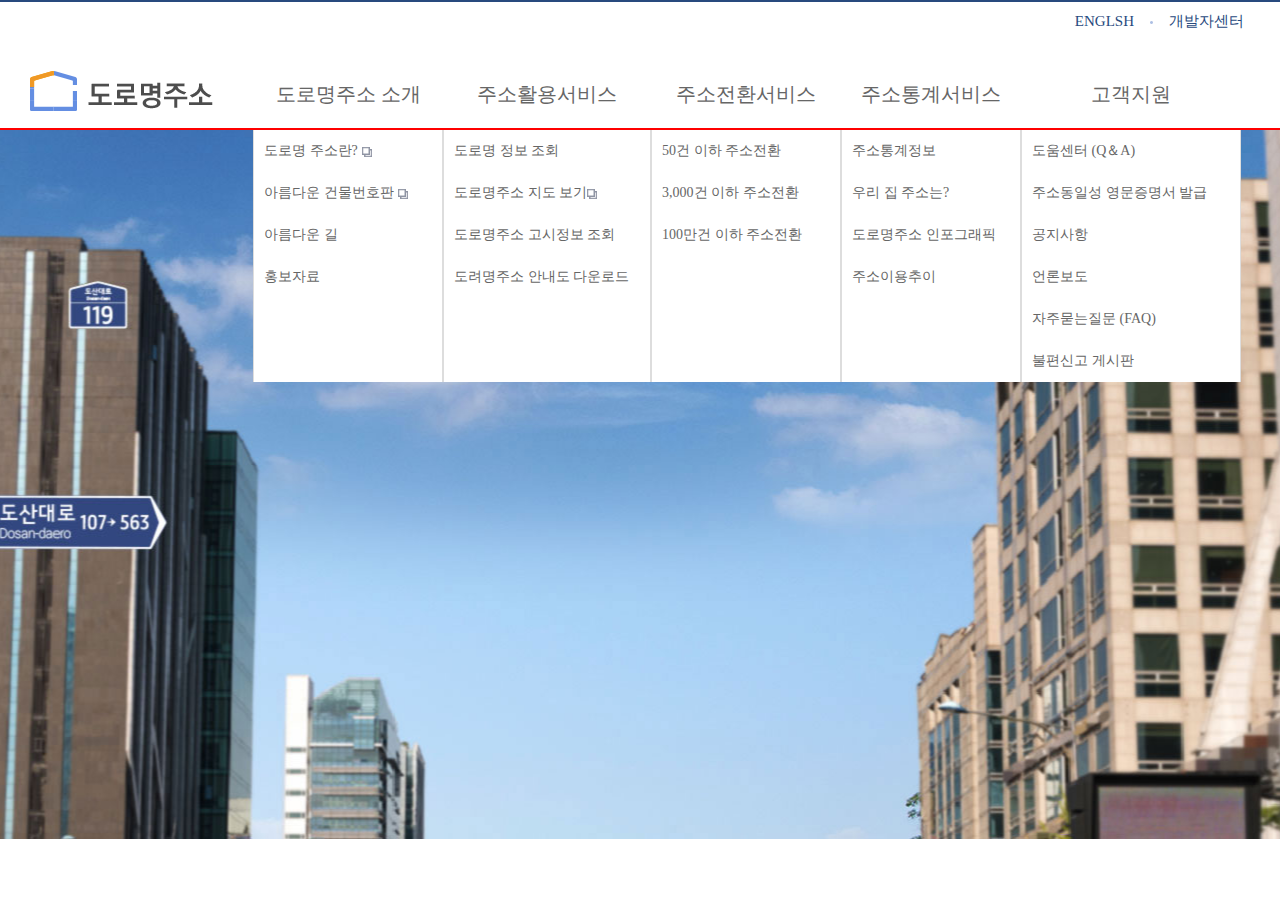
==== 풀이/index02.html @ 56314614 "0630_jusoGoKr" ====
<!DOCTYPE html>
<html lang="ko">

<head>
    <meta charset="UTF-8">
    <title>도로명주소_메인페이지(풀이)</title>
    <link rel="stylesheet" href="style/style02.css">
    <script src="script/jquery-3.6.0.min.js"></script>
    <script src="script/script.js"></script>

</head>

<body>
    <div id="wrap">

        <div id="headerFrame">
            <header id="header" class="flexContainer">
                <div id="headerlogo">
                    <a href="#">&nbsp;
                    </a>
                </div> <!-- div#headerlogo -->

                <div id="headerMenuArea">
                    <nav id="headerLnb">
                        <span>ENGLSH</span>
                        <span><img src="images/linkBullet.gif" alt="불릿이미지"></span>
                        <span>개발자센터</span>
                    </nav> <!-- nav#headerLnb-->

                    <nav id="gnb">
                        <ul id="mainMenu" class="flexContainer">
                            <li class="mainLi">
                                <a href="#">도로명주소 소개</a>
                                <ul class="subMenu">
                                    <li class="subLi"><a href="#">도로명 주소란?</a>
                                        <a href="#"><img src="images/icon_doulewindow.gif" alt="첨부파일이미지" width="10"></a>
                                    </li>
                                    <li class="subLi"><a href="#">아름다운 건물번호판</a>
                                        <a href="#"><img src="images/icon_doulewindow.gif" alt="첨부파일이미지" width="10"></a>
                                    </li>
                                    <li class="subLi"><a href="#">아름다운 길</a></li>
                                    <li class="subLi"><a href="#">홍보자료</a></li>
                                    <li class="subLi"><a href="#"></a></li>
                                    <li class="subLi"><a href="#"></a></li>
                                </ul>
                            </li>

                            <li class="mainLi">
                                <a href="#">주소활용서비스</a>
                                <ul class="subMenu">
                                    <li class="subLi"><a href="#">도로명 정보 조회</a></li>
                                    <li class="subLi"><a href="#">도로명주소 지도 보기</a><a href="#"><img src="images/icon_doulewindow.gif" alt="첨부파일이미지" width="10"></a></li>
                                    <li class="subLi"><a href="#">도로명주소 고시정보 조회</a></li>
                                    <li class="subLi"><a href="#">도려명주소 안내도 다운로드</a></li>
                                    <li class="subLi"><a href="#"></a></li>
                                    <li class="subLi"><a href="#"></a></li>
                                </ul>
                            </li>

                            <li class="mainLi">
                                <a href="#">주소전환서비스</a>
                                <ul class="subMenu">
                                    <li class="subLi"><a href="#">50건 이하 주소전환</a></li>
                                    <li class="subLi"><a href="#">3,000건 이하 주소전환</a></li>
                                    <li class="subLi"><a href="#">100만건 이하 주소전환</a></li>
                                    <li class="subLi"><a href="#"></a></li>
                                    <li class="subLi"><a href="#"></a></li>
                                    <li class="subLi"><a href="#"></a></li>
                                </ul>
                            </li>

                            <li class="mainLi">
                                <a href="#">주소통계서비스</a>
                                <ul class="subMenu">
                                    <li class="subLi"><a href="#">주소통계정보</a></li>
                                    <li class="subLi"><a href="#">우리 집 주소는?</a></li>
                                    <li class="subLi"><a href="#">도로명주소 인포그래픽</a></li>
                                    <li class="subLi"><a href="#">주소이용추이</a></li>
                                    <li class="subLi"><a href="#"></a></li>
                                    <li class="subLi"><a href="#"></a></li>
                                </ul>
                            </li>

                            <li class="mainLi">
                                <a href="#">고객지원</a>
                                <ul class="subMenu">
                                    <li class="subLi"><a href="#">도움센터 (Q＆A)</a></li>
                                    <li class="subLi"><a href="#">주소동일성 영문증명서 발급</a></li>
                                    <li class="subLi"><a href="#">공지사항</a></li>
                                    <li class="subLi"><a href="#">언론보도</a></li>
                                    <li class="subLi"><a href="#">자주묻는질문 (FAQ)</a></li>
                                    <li class="subLi"><a href="#">불편신고 게시판</a></li>
                                </ul>
                            </li>
                        </ul>
                    </nav> <!-- nav#gnb-->
                </div> <!-- div#headerMenuArea -->
            </header>
            <!--header#header-->
            <div id="gnbBGFrame">
                <div id="gnbBG"></div>
            </div><!-- </div> -->

        </div>
        <!--div#headerFrame-->
        <div id="searchArea">
            <div id="searchBG"></div> <!-- searchBG -->
        </div> <!-- div#searchArea -->
    </div> <!-- div#wrap -->

</body>

</html>
---- 풀이/style/style02.css ----
@charset "UTF-8";
@import url("style_reset.css");

/* div#headerFrame */

div#headerFrame{
    border-top: 2px solid #284a7e;
}

#headerFrame header#header{
    width: 1220px;
    height: 126px;
    margin: 0 auto;

    align-items: flex-end;
    /*border: 1px solid #aaa;*/
    /*padding-bottom: 30px;*/
}

#headerFrame #headerlogo a{
    /*border: 1px solid #000;*/
    width: 183px;
    height: 40px;
    margin-bottom: 17px;
    display: inline-block;
    background-image: url(../images/logo.gif);

    color: #888;
}

div#headerMenuArea{
    /*border: 1px solid #08f;*/
    -webkit-flex: 1px;
    -moz-flex: 1px;
    -ms-flex: 1px;
    -o-flex: 1px;
    flex: 1px;
}

#headerFrame #nav{
    height: 50px;

    justify-content: flex-end;
    align-items: flex-end;
    /*border: 1px solid #880;*/
}

#headerFrame nav#headerLnb{
    text-align: right;
    padding-bottom: 30px;
    /*border: 1px solid #000;*/
}

#headerFrame nav#headerLnb span{
    /*border: 1px solid #f88;*/
    color: #284a7e;
    font-size: 15px;
    margin: 0 6px;
}

#headerFrame nav#headerLnb span:not(:nth-child(2)){
    cursor: pointer;
}

/* nav#gnb */

#headerFrame nav#gnb{
    padding-left: 40px;
    /*border: 1px solid #000;*/
}

#headerFrame nav#gnb ul#mainMenu{
    align-items: flex-end;
    height: 100%;
    /*border: 1px solid #f00;*/

    position: relative;
}

#headerFrame nav#gnb ul#mainMenu>li{
    padding: 20px 0;
}

#headerFrame nav#gnb ul#mainMenu>li:first-child,
#headerFrame nav#gnb ul#mainMenu>li:first-child>ul{
    width: 190px;
}

#headerFrame nav#gnb ul#mainMenu>li:nth-child(2),
#headerFrame nav#gnb ul#mainMenu>li:nth-child(2)>ul{
    width: 208px;
}

#headerFrame nav#gnb ul#mainMenu>li:nth-child(3),
#headerFrame nav#gnb ul#mainMenu>li:nth-child(3)>ul{
    width: 190px;
}

#headerFrame nav#gnb ul#mainMenu>li:nth-child(4),
#headerFrame nav#gnb ul#mainMenu>li:nth-child(4)>ul{
    width: 180px;
}

#headerFrame nav#gnb ul#mainMenu>li:nth-child(5),
#headerFrame nav#gnb ul#mainMenu>li:nth-child(5)>ul{
    width: 220px;
}

#headerFrame nav#gnb ul.subMenu{
    border-right: 1px solid #ddd;
    border-left: 1px solid #ddd;

    background-color: #fff;
    position: absolute;
    top: 69px;
    z-index: 10;
}


#headerFrame nav#gnb ul.subMenu img{
    position: relative;
    left: -20px;
}


#headerFrame nav#gnb li.mainLi>a{
    width: 100%;
    font-size: 20px;
    text-align: center;
    display: inline-block;
    /*border: 1px solid #000;*/
}

#headerFrame nav#gnb li.subLi>a{
    line-height: 42px;
    font-size: 14px;
    padding: 0 10px;

    /*border: 1px solid #000;*/
}

#headerFrame nav#gnb li.subLi:hover{
    background-color: #f56254;
    color: #fff;
}

/* nav#gnb */

/* div#headerFrame */

/* div#gnbBG */

#headerFrame div#gnbBGFrame{
    width: 100%;
    height: 255px;

    border: 1px solid #ddd;

    background-color: #fff;
    position: absolute;
    display: none;
}

#headerFrame #gnbBG{
    width: 100%;
    height: 192px;
}

/* div#gnbBG */


/* div#searchArea*/

div#searchArea{
    width: 100%;
    height: 712px;
    background: url(../images/visua_a.jpg);
    background-repeat: no-repeat;
    background-position: 50% 50%;
}

div#searchArea div#searchBG{
    border: 1px solid #f00;
    margin: 0 auto;
}
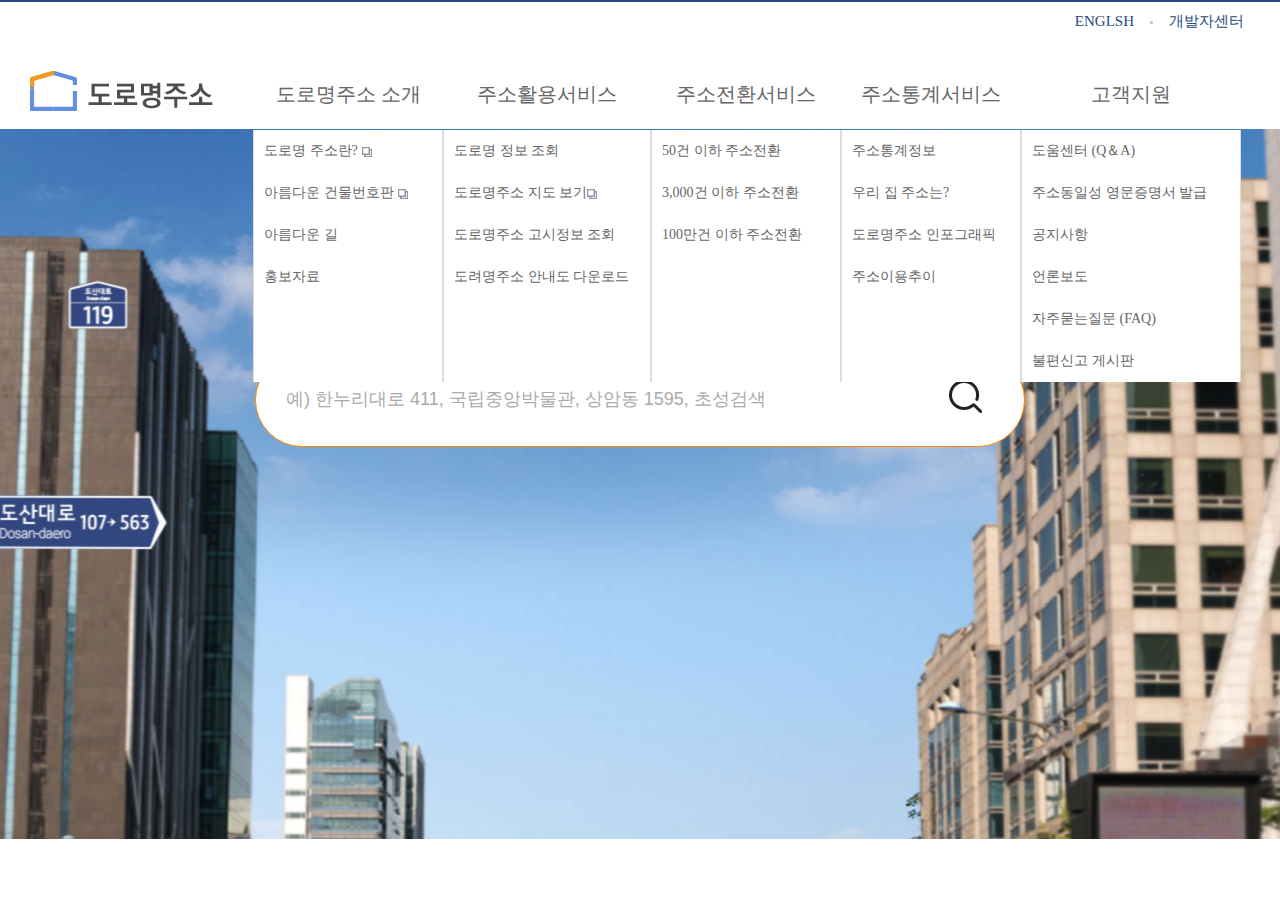
==== commit 6bfb0cd2: "0701_juSoKr" ====
--- a/풀이/index02.html
+++ b/풀이/index02.html
@@ -104,7 +104,15 @@
         </div>
         <!--div#headerFrame-->
         <div id="searchArea">
-            <div id="searchBG"></div> <!-- searchBG -->
+
+                <h1>도로명 주소를 찾으시나요?</h1>
+
+            <div id="searchBG">
+            <input id="searchWord" type="text" placeholder="예) 한누리대로 411, 국립중앙박물관, 상암동 1595, 초성검색" maxlength="50">
+            <!-- value atturibute 밸류속성 / input안에 적혀지는 내용 -->
+            <span id="closeMark">&times;</span>
+            <span id="searchMark"></span>
+            </div> <!-- searchBG -->
         </div> <!-- div#searchArea -->
     </div> <!-- div#wrap -->
 
--- a/풀이/style/style02.css
+++ b/풀이/style/style02.css
@@ -141,6 +141,9 @@
 
 #headerFrame nav#gnb li.subLi:hover{
     background-color: #f56254;
+}
+
+#headerFrame nav#gnb li.subLi:hover>a{
     color: #fff;
 }
 
@@ -177,9 +180,68 @@
     background: url(../images/visua_a.jpg);
     background-repeat: no-repeat;
     background-position: 50% 50%;
+
+    padding-top: 70px;
+}
+
+div#searchArea h1{
+    color: #fff;
+    font-size: 40px;
+    text-align: center;
+    font-weight: normal;
+
+    width: 600px;
+    margin: 50px auto;
 }
 
 div#searchArea div#searchBG{
-    border: 1px solid #f00;
+    width: 770px;
+    padding: 15px 26px 28px;
     margin: 0 auto;
-}
+    border-radius: 50px;
+
+    border: 1px solid #f80;
+
+    background-color: #fff;
+}
+
+div#searchArea div#searchBG span{
+    width: 36px;
+    height: 36px;
+
+    /*border: 1px solid #000;*/
+    display: inline-block;
+}
+
+div#searchArea div#searchBG span#closeMark{
+    text-align: center;
+    font-size: 44px;
+    line-height: 44px;
+    color: #666;
+
+    transform: translateY(7px);
+    visibility: hidden; /*공간을 남겨둔채로 사라짐*/
+    /*display: none; 공간도 사라짐*/
+}
+
+div#searchArea div#searchBG span#searchMark{
+    margin-right: 10px;
+    transform: translateY(9px);
+
+    background-position: right;
+    background-image: url(../images/btn_search.gif);
+    background-repeat: no-repeat;
+}
+
+div#searchArea div#searchBG>input{
+    color: #666;
+    font-size: 18px;
+    padding: 8px 2px;
+    width: 620px;
+    border: none;
+}
+
+div#searchArea div#searchBG>input::placeholder{
+    color: #aaa;
+    padding: 8px 2px;
+} /* :: <- 슈도엘리먼트속성*/
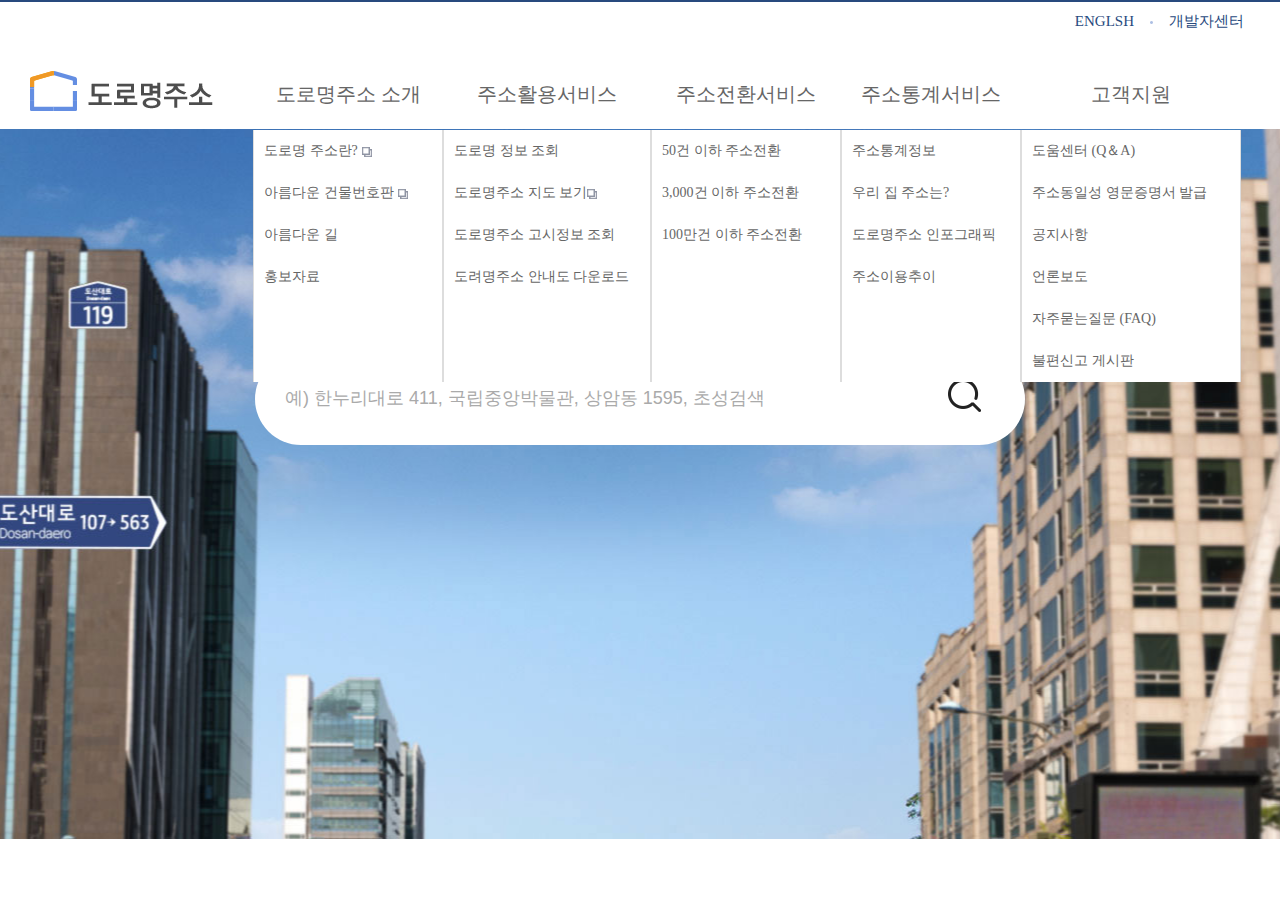
==== commit a3aff6b6: "0702_검색영역작업완료" ====
--- a/풀이/index02.html
+++ b/풀이/index02.html
@@ -103,19 +103,18 @@
 
         </div>
         <!--div#headerFrame-->
-        <div id="searchArea">
+        <form action="surport/sample.html" method="get">
+            <div id="searchArea">
+                <h1>도로명 주소를 찾으시나요?</h1>
+                <div id="searchBG">
+                    <input id="searchWord" type="text" placeholder="예) 한누리대로 411, 국립중앙박물관, 상암동 1595, 초성검색" maxlength="50" name="searchKeyword">
+                    <!-- value atturibute 밸류속성 / input안에 적혀지는 내용 -->
+                    <span id="closeMark">&times;</span>
+                    <span id="searchMark"></span>
+                </div> <!-- searchBG -->
+            </div> <!-- div#searchArea -->
+        </form>
 
-                <h1>도로명 주소를 찾으시나요?</h1>
-
-            <div id="searchBG">
-            <input id="searchWord" type="text" placeholder="예) 한누리대로 411, 국립중앙박물관, 상암동 1595, 초성검색" maxlength="50">
-            <!-- value atturibute 밸류속성 / input안에 적혀지는 내용 -->
-            <span id="closeMark">&times;</span>
-            <span id="searchMark"></span>
-            </div> <!-- searchBG -->
-        </div> <!-- div#searchArea -->
     </div> <!-- div#wrap -->
 
-</body>
-
-</html>
+</body></html>
--- a/풀이/style/style02.css
+++ b/풀이/style/style02.css
@@ -200,7 +200,7 @@
     margin: 0 auto;
     border-radius: 50px;
 
-    border: 1px solid #f80;
+    /*border: 1px solid #f80;*/
 
     background-color: #fff;
 }
@@ -208,6 +208,7 @@
 div#searchArea div#searchBG span{
     width: 36px;
     height: 36px;
+    cursor: pointer;
 
     /*border: 1px solid #000;*/
     display: inline-block;
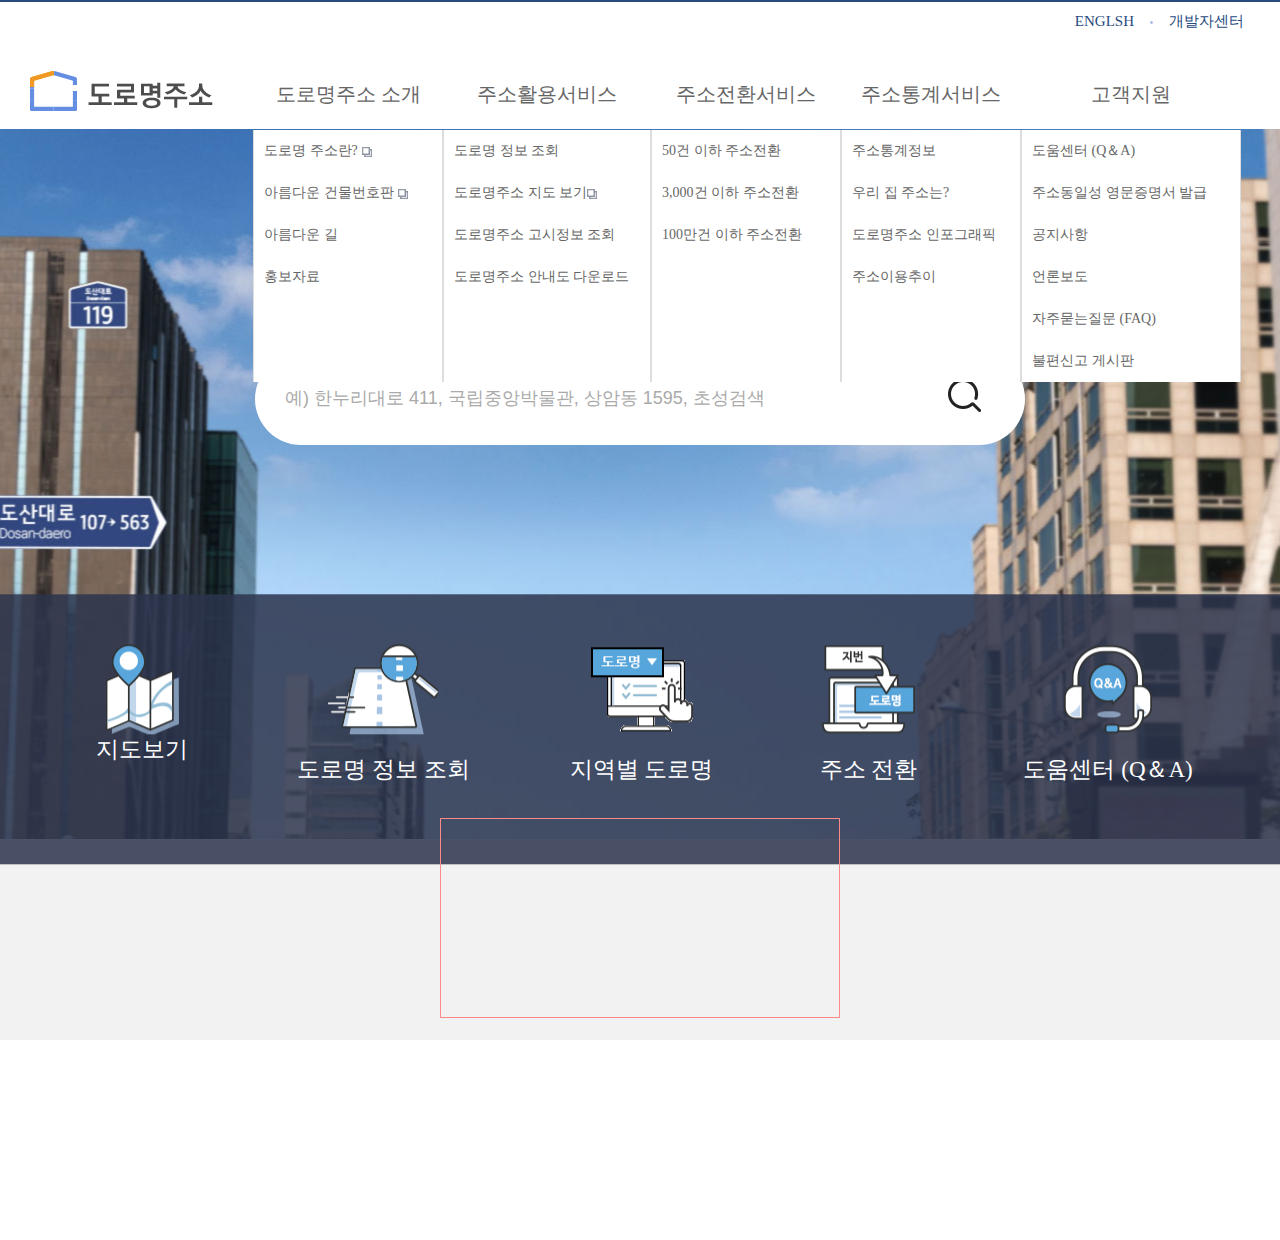
==== commit c4a9a83d: "0705_메인아이콘LNB메뉴" ====
--- a/풀이/index02.html
+++ b/풀이/index02.html
@@ -51,7 +51,7 @@
                                     <li class="subLi"><a href="#">도로명 정보 조회</a></li>
                                     <li class="subLi"><a href="#">도로명주소 지도 보기</a><a href="#"><img src="images/icon_doulewindow.gif" alt="첨부파일이미지" width="10"></a></li>
                                     <li class="subLi"><a href="#">도로명주소 고시정보 조회</a></li>
-                                    <li class="subLi"><a href="#">도려명주소 안내도 다운로드</a></li>
+                                    <li class="subLi"><a href="#">도로명주소 안내도 다운로드</a></li>
                                     <li class="subLi"><a href="#"></a></li>
                                     <li class="subLi"><a href="#"></a></li>
                                 </ul>
@@ -103,6 +103,7 @@
 
         </div>
         <!--div#headerFrame-->
+
         <form action="surport/sample.html" method="get">
             <div id="searchArea">
                 <h1>도로명 주소를 찾으시나요?</h1>
@@ -115,6 +116,51 @@
             </div> <!-- div#searchArea -->
         </form>
 
+        <div id="mainIconLNB_Frame">
+            <nav id="mainIconLNB" class="flexContainer">
+                <div class="mainIconBox" title="도로명주소 지도보기 새창으로 열림">
+                    <div class="manicon">
+                        <img src="images/icon_qmn_1.gif" alt="지도보기이미지">
+                    </div>
+                    <span>지도보기</span>
+                </div>
+                <div class="mainIconBox">
+                    <div class="mainIcon" title="도로명 정보 조회 바로가기">
+                        <img src="images/icon_qmn_2.gif" alt="도로명정보조회이미지">
+                    </div>
+                    <span>도로명 정보 조회</span>
+                </div>
+                <div class="mainIconBox" title="지역별 도로명 바로가기">
+                    <div class="mainIcon">
+                        <img src="images/icon_qmn_3.gif" alt="지역별도로명이미지">
+                    </div>
+                    <span>지역별 도로명</span>
+                </div>
+                <div class="mainIconBox" title="주소 전환 바로가기">
+                    <div class="mainIcon">
+                        <img src="images/icon_qmn_4.gif" alt="주소전환이미지">
+                    </div>
+                    <span>주소 전환</span>
+                </div>
+                <div class="mainIconBox" title="도움센터(Q＆A) 바로가기">
+                    <div class="mainIcon">
+                        <img src="images/icon_qmn_5.gif" alt="도움센터(Q＆A)이미지">
+                    </div>
+                    <span>도움센터 (Q＆A)</span>
+                </div>
+
+            </nav> <!-- div#iconLNB -->
+
+        </div><!-- div#iconLNB -->
+
+        <div id="jusoIntro_Frame">
+
+            <div id="jusoIntro">
+
+
+            </div> <!-- div#jusoIntro -->
+        </div> <!-- div#jusoIntroFrame -->
+
     </div> <!-- div#wrap -->
 
 </body></html>
--- a/풀이/style/style02.css
+++ b/풀이/style/style02.css
@@ -171,8 +171,7 @@
 
 /* div#gnbBG */
 
-
-/* div#searchArea*/
+/* div#searchArea */
 
 div#searchArea{
     width: 100%;
@@ -246,3 +245,63 @@
     color: #aaa;
     padding: 8px 2px;
 } /* :: <- 슈도엘리먼트속성*/
+
+/* div#searchArea */
+
+/* div#mainIconLNB_Frame */
+
+div#mainIconLNB_Frame{
+    background-color: rgba(43, 52, 76, 0.85);
+    width: 100%;
+    height: 270px;
+
+    padding-top: 30px;
+    position: absolute;
+    transform: translateY(-91%);
+}
+
+div#mainIconLNB_Frame>nav{
+    padding: 10px;
+    justify-content: center;
+    /*border: 2px solid #f80;*/
+}
+
+#mainIconLNB_Frame div.mainIconBox{
+    text-align: center;
+    margin: 10px 50px;
+    cursor: pointer;
+    /*border: 1px solid #f80;*/
+}
+
+div#mainIconLNB_Frame div.mainIcon {
+    margin-bottom: 20px;
+}
+
+#mainIconLNB_Frame span{
+    color: #fff;
+    font-size: 23px;
+}
+
+/* div#mainIconLNB_Frame */
+
+/* div#jusoIntro_Frame */
+
+div#jusoIntro_Frame{
+    width: 100%;
+    background-color: #f2f2f2;
+}
+
+div#jusoIntro{
+    width: 400px;
+    height: 200px;
+    border: 1px solid #f88;
+    position: relative;
+    left: 50%;
+    top: 50%;
+    transform: translate(-50%, -11%);
+}
+
+
+
+/* div#jusoIntro_Frame */
+
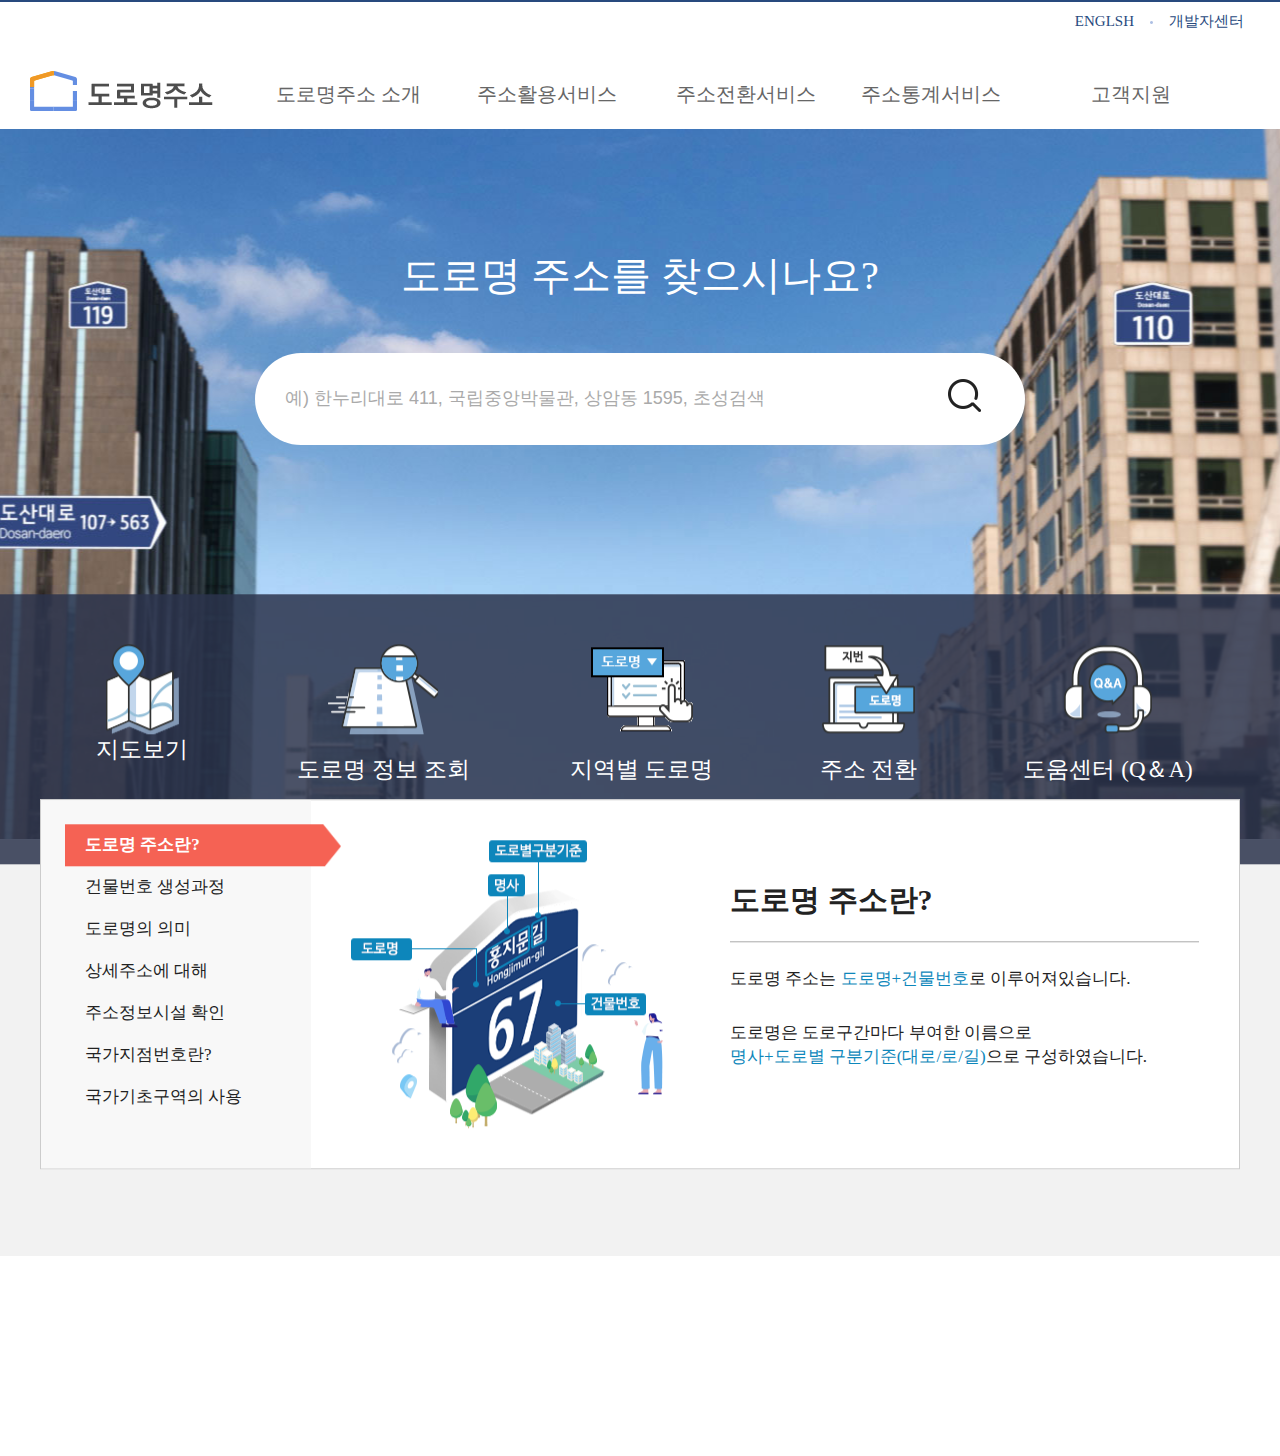
==== commit 6bb66131: "0706_JusoIntro_영역작업완료" ====
--- a/풀이/index02.html
+++ b/풀이/index02.html
@@ -1,6 +1,5 @@
 <!DOCTYPE html>
 <html lang="ko">
-
 <head>
     <meta charset="UTF-8">
     <title>도로명주소_메인페이지(풀이)</title>
@@ -155,7 +154,37 @@
 
         <div id="jusoIntro_Frame">
 
-            <div id="jusoIntro">
+            <div id="jusoIntro" class="flexContainer">
+                <div id="aboutJuso">
+                    <ul id="jusoItem">
+                        <li class="selected">도로명 주소란?</li>
+                        <li>건물번호 생성과정</li>
+                        <li>도로명의 의미</li>
+                        <li>상세주소에 대해</li>
+                        <li>주소정보시설 확인</li>
+                        <li>국가지점번호란?</li>
+                        <li>국가기초구역의 사용</li>
+                    </ul>
+                </div> <!-- 인디케이터 영역 -->
+
+                <div id="slide">
+                    <div id="shuttleFrame">
+                        <div class="flexContainer">
+                            <div id="introLoadSign">
+                                <img src="images/know_addr_1.png" alt="설명이미지">
+                            </div>
+                            <div id="jusoExplain">
+                                <h2>도로명 주소란?</h2>
+                                <hr>
+                                <p>도로명 주소는 <span>도로명+건물번호</span>로 이루어져있습니다.</p>
+                                <p>도로명은 도로구간마다 부여한 이름으로<br>
+                                    <span>명사+도로별 구분기준(대로/로/길)</span>으로 구성하였습니다.
+                                </p>
+                            </div>
+                        </div>
+
+                    </div> <!-- div#shttleFrame-->
+                </div> <!-- div#slide-->
 
 
             </div> <!-- div#jusoIntro -->
--- a/풀이/style/style02.css
+++ b/풀이/style/style02.css
@@ -114,8 +114,8 @@
     position: absolute;
     top: 69px;
     z-index: 10;
-}
-
+    display: none;
+}
 
 #headerFrame nav#gnb ul.subMenu img{
     position: relative;
@@ -289,19 +289,99 @@
 div#jusoIntro_Frame{
     width: 100%;
     background-color: #f2f2f2;
+    padding-bottom: 46px;
 }
 
 div#jusoIntro{
-    width: 400px;
-    height: 200px;
-    border: 1px solid #f88;
+    width: 1200px;
+    background-color: #fff;
+
+    border: 1px solid #ccc;
+
     position: relative;
     left: 50%;
     top: 50%;
     transform: translate(-50%, -11%);
 }
 
-
+/*#jusoIntro>div{
+    border: 1px solid #aaa;
+}*/
+
+#jusoIntro div#aboutJuso{
+    width: 270px;
+    padding: 24px;
+    background-color: #f8f8f8;
+}
+
+/*
+#jusoIntro div#aboutJuso>ul#jusoItem{
+    border: 1px solid #f80;
+}
+*/
+
+#jusoIntro ul#jusoItem>li{
+    line-height: 42px;
+    font-size: 17px;
+    width: 310px;
+    padding-left: 20px;
+
+    cursor: pointer;
+}
+
+.selected{
+    color: #fff;
+    font-weight: bold;
+    background-image: url(../images/tabslit_on.gif);
+    background-repeat: no-repeat;
+    -webkit-background-size: 276px 44px;
+    background-size: 276px 44px;
+}
+
+#jusoIntro>div#slide{
+    -webkit-flex: 1px;
+    -moz-flex: 1px;
+    -ms-flex: 1px;
+    -o-flex: 1px;
+    flex: 1px;
+
+    overflow: hidden;
+}
+
+#jusoIntro #introLoadSign{
+    padding: 40px;
+}
+
+/* div#jusoExplain */
+
+#jusoIntro #jusoExplain{
+    width: 100%;
+    padding: 80px 40px 40px 20px;
+}
+
+#jusoIntro #jusoExplain h2{
+    font-size: 30px;
+    padding-bottom: 20px;
+}
+
+#jusoIntro #jusoExplain hr{
+    border:none;
+    border-bottom: 1px solid #aaa;
+
+    margin-bottom: 25px;
+}
+
+#jusoIntro #jusoExplain p{
+    line-height: 24px;
+    font-size: 17px;
+    margin-bottom: 30px;
+}
+
+#jusoIntro #jusoExplain span{
+    color: #0d87bb;
+}
+
+/* div#jusoExplain */
 
 /* div#jusoIntro_Frame */
 
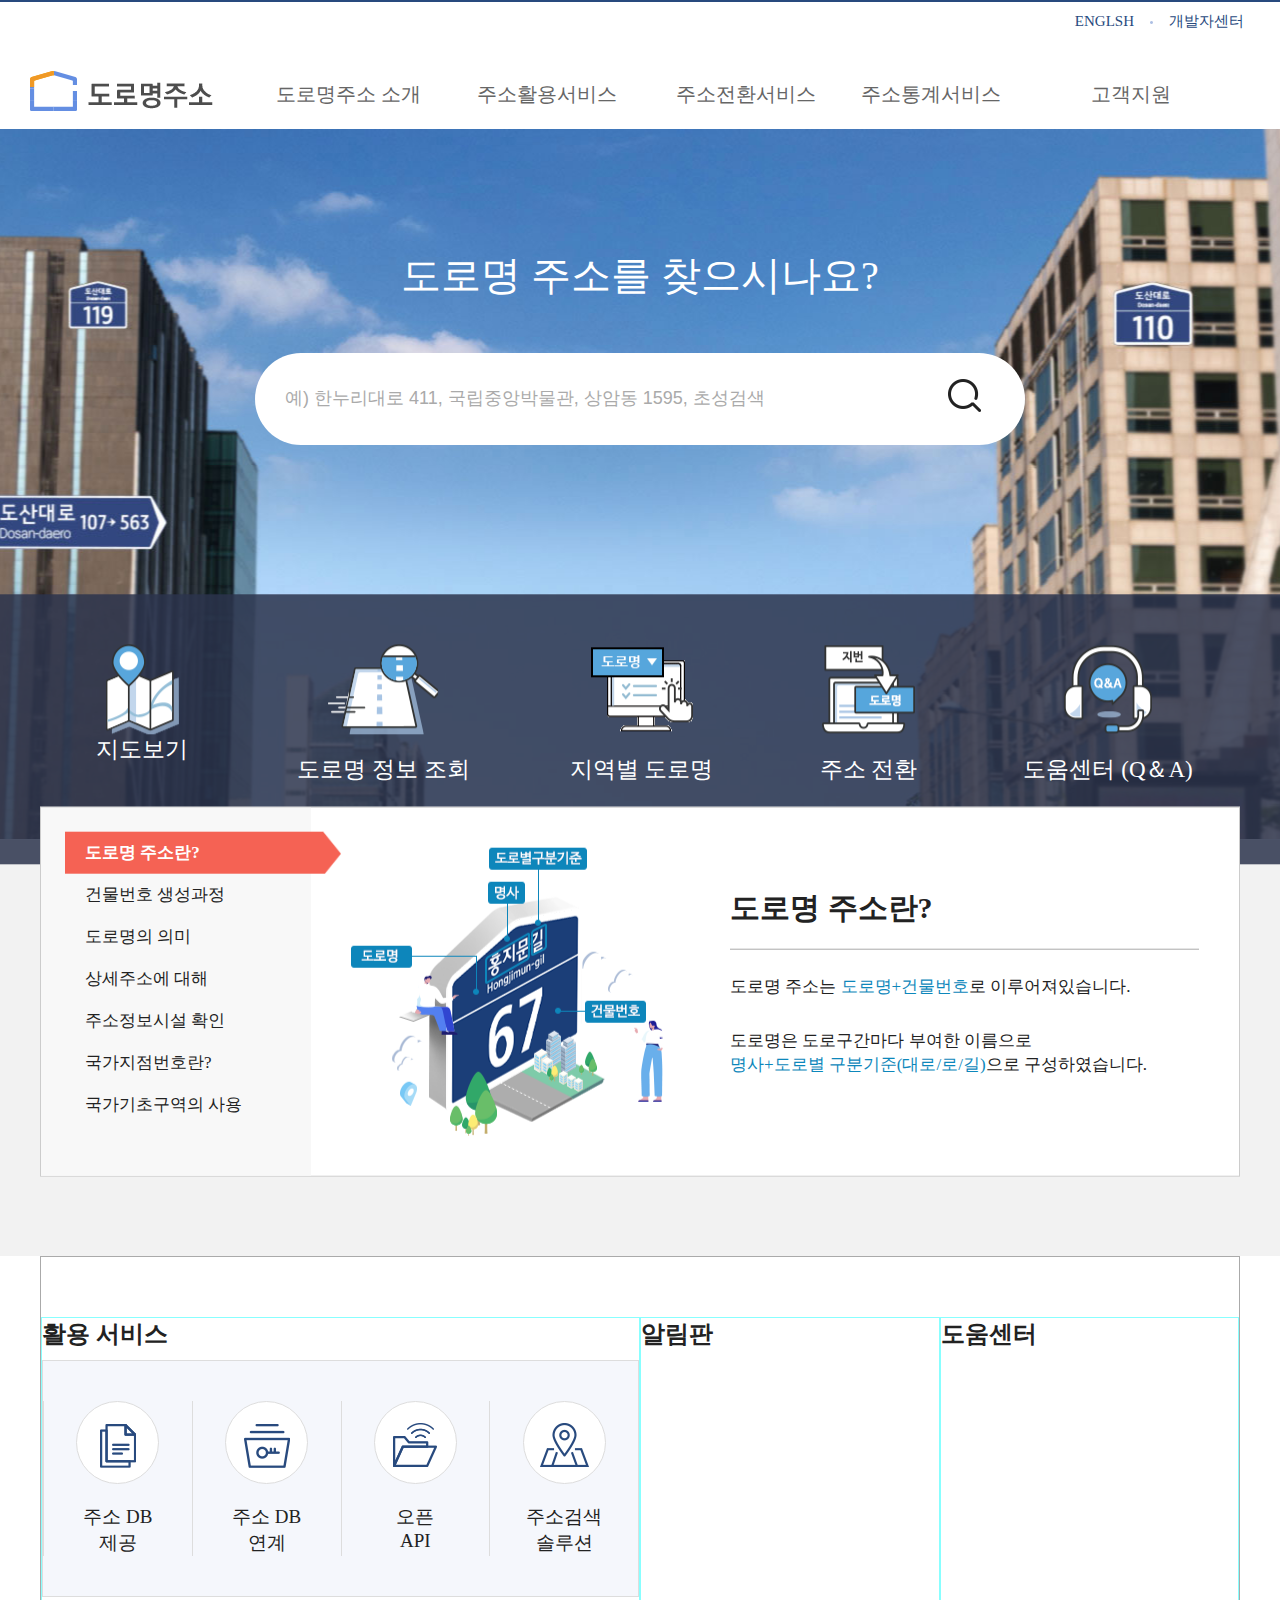
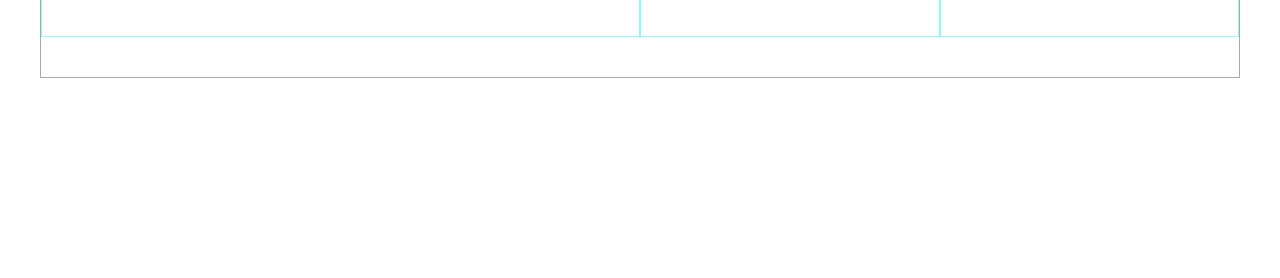
==== commit 45eab36a: "0707_콘텐츠영역완료" ====
--- a/풀이/index02.html
+++ b/풀이/index02.html
@@ -1,5 +1,6 @@
 <!DOCTYPE html>
 <html lang="ko">
+
 <head>
     <meta charset="UTF-8">
     <title>도로명주소_메인페이지(풀이)</title>
@@ -185,11 +186,52 @@
 
                     </div> <!-- div#shttleFrame-->
                 </div> <!-- div#slide-->
-
-
             </div> <!-- div#jusoIntro -->
         </div> <!-- div#jusoIntroFrame -->
 
+        <div id="contentsFrame">
+            <div id="contents" class="flexContainer">
+                <div id="userService">
+                    <h2>활용 서비스</h2>
+                    <!-- API(Application Programming Interface) :어떤 프로그램을 만들기 위해서 활용하는 용어 -->
+                    <div id="api" class="flexContainer">
+                        <div class="apiBox" title="주소DB 제공 새창으로 열림">
+                            <a href="#"><img src="images/icon_service_1.png" alt="주소DB제공"></a>
+                            <span>주소 DB<br>제공</span>
+                        </div>
+
+                        <div class="apiBox" title="주소DB 연계 새창으로 열림">
+                            <a href="#"><img src="images/icon_service_2.png" alt="주소DB연계" ></a>
+                            <span>주소 DB<br>연계</span>
+                        </div>
+
+                        <div class="apiBox" title="오픈 API 새창으로 열림">
+                            <a href="#"><img src="images/icon_service_3.png" alt="오픈API" ></a>
+                            <span>오픈<br>API</span>
+                        </div>
+
+                        <div class="apiBox"  title="주소 검색 솔루션 새창으로 열림">
+                            <a href="#"><img src="images/icon_service_4.png" alt="주소검색솔루션"></a>
+                            <span>주소검색<br>솔루션</span>
+                        </div>
+
+                    </div> <!-- div#api -->
+                </div> <!-- userService -->
+
+                <div id="noticeBoard">
+                    <h2>알림판</h2>
+                </div> <!-- noticeBoard -->
+
+                <div id="helpCenter">
+                    <h2>도움센터</h2>
+                </div> <!-- div#helpCenter -->
+
+            </div><!-- div#contents -->
+
+        </div><!-- div#contentsFrame -->
+
     </div> <!-- div#wrap -->
 
-</body></html>
+</body>
+
+</html>
--- a/풀이/style/style02.css
+++ b/풀이/style/style02.css
@@ -301,7 +301,7 @@
     position: relative;
     left: 50%;
     top: 50%;
-    transform: translate(-50%, -11%);
+    transform: translate(-50%, -9%);
 }
 
 /*#jusoIntro>div{
@@ -385,3 +385,92 @@
 
 /* div#jusoIntro_Frame */
 
+/* div#contentsFrame */
+
+div#contentsFrame{
+    width: 100%;
+}
+
+/* div#contents */
+
+div#contents{
+    width: 1200px;
+    padding: 60px 0 40px;
+    margin: 0 auto;
+    border: 1px solid #aaa;
+}
+
+#contents>div{
+    height: 320px;
+    border: 1px solid #8ff;
+}
+
+/* div#userService 600*320 */
+
+#contents #userService{
+    width: 600px;
+}
+
+#userService>div#api{
+    border: 1px solid #ddd;
+    background-color: #f5f7fc;
+    margin: 10px 0;
+    padding: 40px 0;
+}
+
+#userService>#api>div.apiBox{
+    -webkit-flex: 1px;
+    -moz-flex: 1px;
+    -ms-flex: 1px;
+    -o-flex: 1px;
+    flex: 1px;
+    text-align: center;
+    cursor: pointer;
+}
+
+#userService .apiBox:not(first-child){
+    border-left: 1px solid #ddd;
+}
+
+#userService>div#api a{
+    width: 83px;
+    height: 83px;
+    line-height: 83px;
+    border-radius: 45px;
+
+    display: block;
+
+    margin: 0 auto 20px;
+    background-color: #fff;
+    border: 1px solid #ddd;
+}
+
+#userService>div#api span{
+    font-size: 19px;
+}
+
+/* div#userService */
+
+/* div#noticeBoard 300*320 */
+
+#contents #noticeBoard{
+    width: 300px;
+}
+
+/* div#noticeBoard */
+
+/* div#helpCenter 300*320 */
+
+#contents #helpCenter{
+    width: 300px;
+}
+
+/* div#helpCenter */
+
+/* div#contents */
+
+/* div#contentsFrame */
+
+
+
+
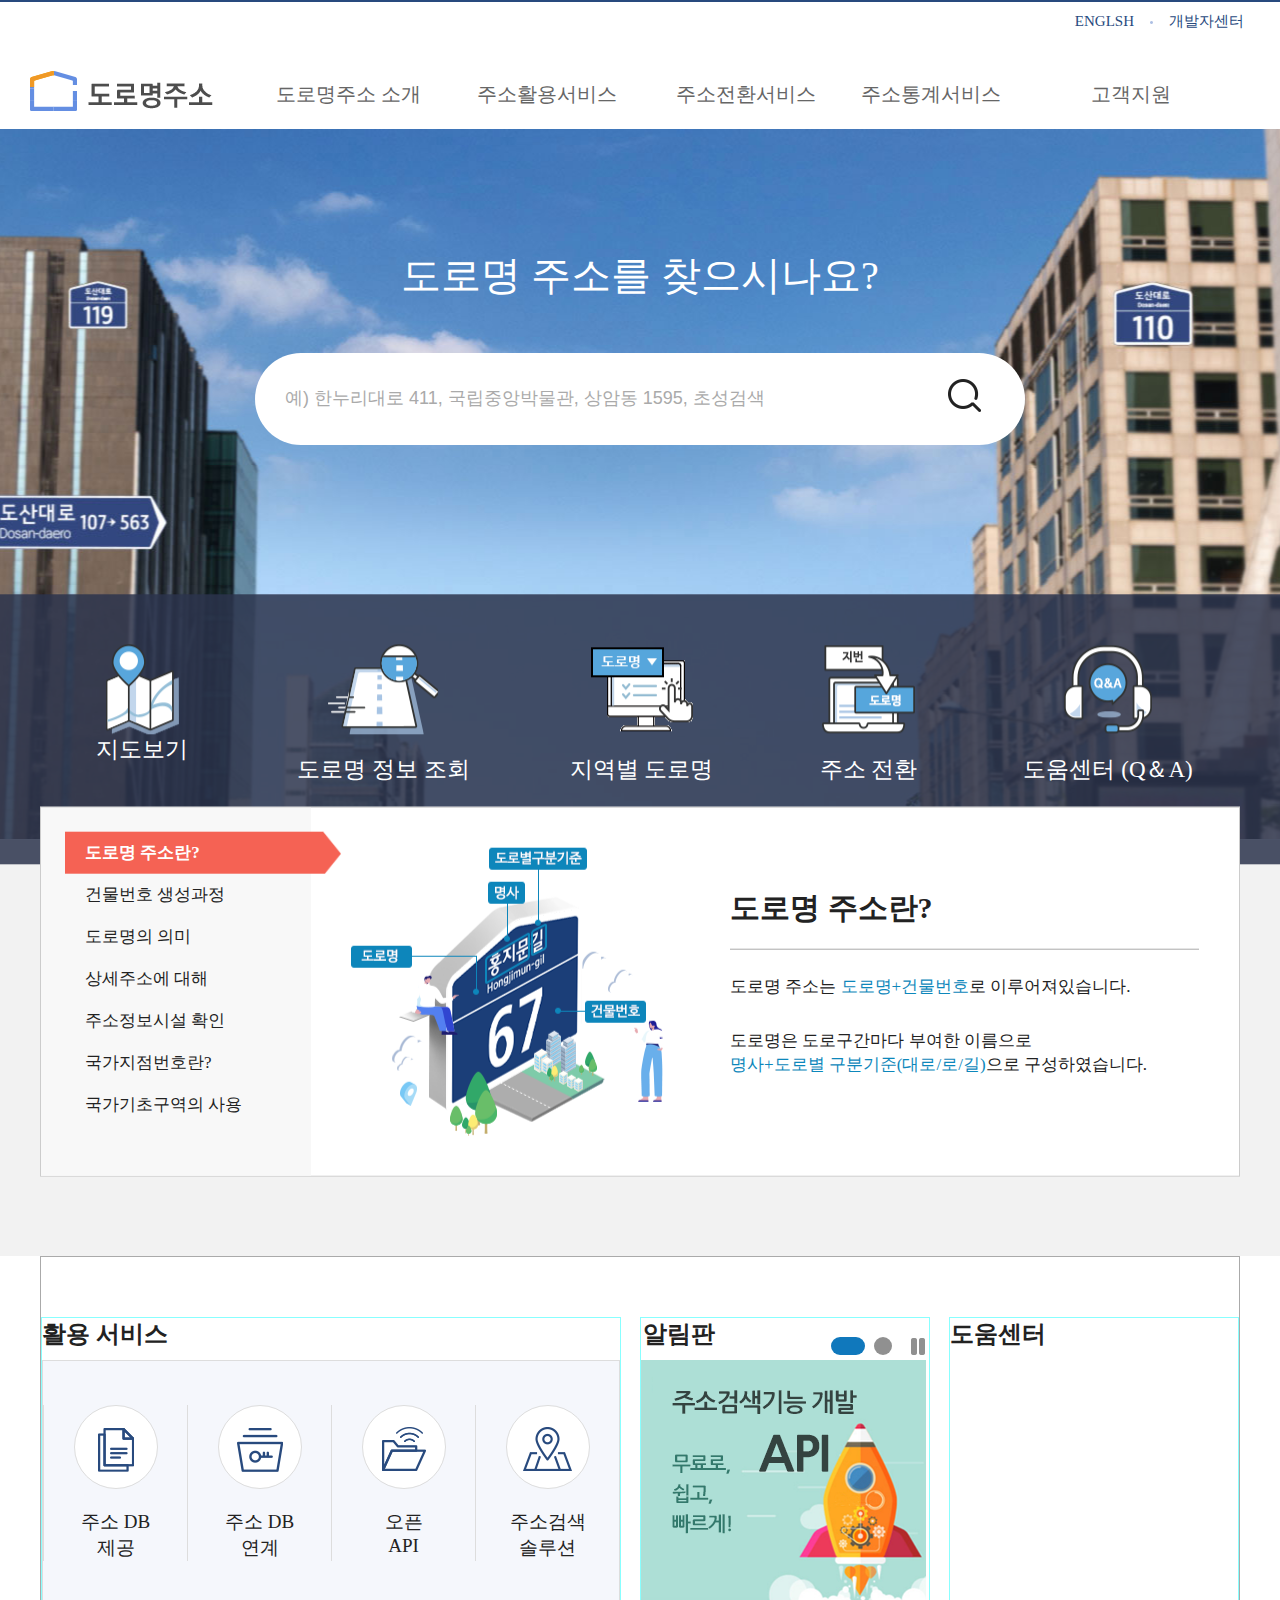
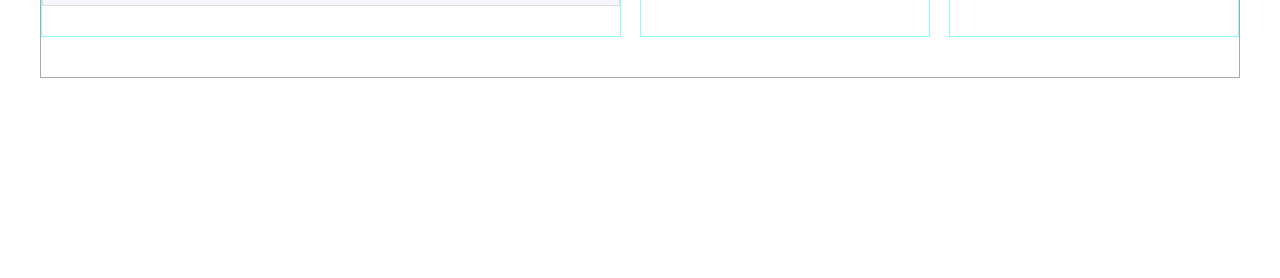
==== commit cfc0e79a: "0708_알림판_슬라이드쇼_구현" ====
--- a/풀이/index02.html
+++ b/풀이/index02.html
@@ -201,16 +201,16 @@
                         </div>
 
                         <div class="apiBox" title="주소DB 연계 새창으로 열림">
-                            <a href="#"><img src="images/icon_service_2.png" alt="주소DB연계" ></a>
+                            <a href="#"><img src="images/icon_service_2.png" alt="주소DB연계"></a>
                             <span>주소 DB<br>연계</span>
                         </div>
 
                         <div class="apiBox" title="오픈 API 새창으로 열림">
-                            <a href="#"><img src="images/icon_service_3.png" alt="오픈API" ></a>
+                            <a href="#"><img src="images/icon_service_3.png" alt="오픈API"></a>
                             <span>오픈<br>API</span>
                         </div>
 
-                        <div class="apiBox"  title="주소 검색 솔루션 새창으로 열림">
+                        <div class="apiBox" title="주소 검색 솔루션 새창으로 열림">
                             <a href="#"><img src="images/icon_service_4.png" alt="주소검색솔루션"></a>
                             <span>주소검색<br>솔루션</span>
                         </div>
@@ -219,11 +219,29 @@
                 </div> <!-- userService -->
 
                 <div id="noticeBoard">
-                    <h2>알림판</h2>
+                    <header class="flexContainer">
+                        <!--div>h2+div+div#slide>div#shuttleFrame>img*2-->
+                        <h2>알림판</h2>
+                        <div id="noticeControl" class="flexContainer">
+                            <span class="noticeSelected" id="ctrl1"></span>
+                            <span class="ctrl" id="ctrl2"></span>
+                            <img src="images/btn_ps.gif" alt="일시중지" height="17">
+                        </div>
+
+                    </header>
+                    <div id="noticeSlide">
+                        <div id="noticeShuttleFrame" class="flexContainer">
+                            <img src="images/notice_banner_01.png" alt="달라지는주소제도">
+                            <img src="images/notice_banner_02.jpg" alt="개발자API">
+
+                        </div> <!-- div#shttleFrame -->
+                    </div> <!-- div#slide 슬라이드쇼 -->
+
                 </div> <!-- noticeBoard -->
 
                 <div id="helpCenter">
                     <h2>도움센터</h2>
+                    <img src="images/" alt="">
                 </div> <!-- div#helpCenter -->
 
             </div><!-- div#contents -->
--- a/풀이/style/style02.css
+++ b/풀이/style/style02.css
@@ -398,6 +398,7 @@
     padding: 60px 0 40px;
     margin: 0 auto;
     border: 1px solid #aaa;
+    justify-content: space-between;
 }
 
 #contents>div{
@@ -405,17 +406,17 @@
     border: 1px solid #8ff;
 }
 
-/* div#userService 600*320 */
+/* div#userService 580*320 */
 
 #contents #userService{
-    width: 600px;
+    width: 580px;
 }
 
 #userService>div#api{
     border: 1px solid #ddd;
     background-color: #f5f7fc;
     margin: 10px 0;
-    padding: 40px 0;
+    padding: 44px 0;
 }
 
 #userService>#api>div.apiBox{
@@ -433,9 +434,9 @@
 }
 
 #userService>div#api a{
-    width: 83px;
-    height: 83px;
-    line-height: 83px;
+    width: 84px;
+    height: 84px;
+    line-height: 84px;
     border-radius: 45px;
 
     display: block;
@@ -451,18 +452,78 @@
 
 /* div#userService */
 
-/* div#noticeBoard 300*320 */
+/* div#noticeBoard 290*320 */
 
 #contents #noticeBoard{
-    width: 300px;
+    width: 290px;
+}
+
+#noticeBoard>header{
+    padding-bottom: 2px;
+    /*border: 1px solid #f80;*/
+    padding: 0 2px;
+    justify-content: space-between;
+}
+
+#noticeBoard>header>h2{
+    /*border: 1px solid #0ff;*/
+    margin-bottom: 10px;
+}
+
+#noticeBoard>header>div#noticeControl{
+    width: 96px;
+    padding-bottom: 5px;
+    /*border: 1px solid #f00;*/
+
+    justify-content: space-between;
+    align-items: flex-end;
+}
+
+#noticeBoard>header>div#noticeControl{
+    cursor: pointer;
+}
+
+#noticeBoard>header>#noticeControl>span{
+    width: 18px;
+    height: 18px;
+    background-color: #909090;
+    border-radius: 9px;
+
+    transition: all 1s; /* 전이효과 : 변화되는 과정을 애니메이션으로 볼 수 있음 */
+
+    /*border: 1px solid #000;*/
+
+    cursor: pointer;
+}
+
+#noticeBoard>header>#noticeControl>span.noticeSelected{
+    width: 34px;
+    background-color: #1078bc;
+    border-radius: 9px;
+}
+
+#noticeBoard>header>#noticeControl>img{
+    margin-left: 8px;
+}
+
+#noticeBoard>div#noticeSlide{
+    width: 285px;
+    /*border: 1px solid #08f;*/
+
+    overflow: hidden;
+}
+
+#noticeBoard>div#slide>div#noticeShuttleFrame{
+    width: 570px;
+    /*border: 1px solid #f88;*/
 }
 
 /* div#noticeBoard */
 
-/* div#helpCenter 300*320 */
+/* div#helpCenter 290*320 */
 
 #contents #helpCenter{
-    width: 300px;
+    width: 290px;
 }
 
 /* div#helpCenter */
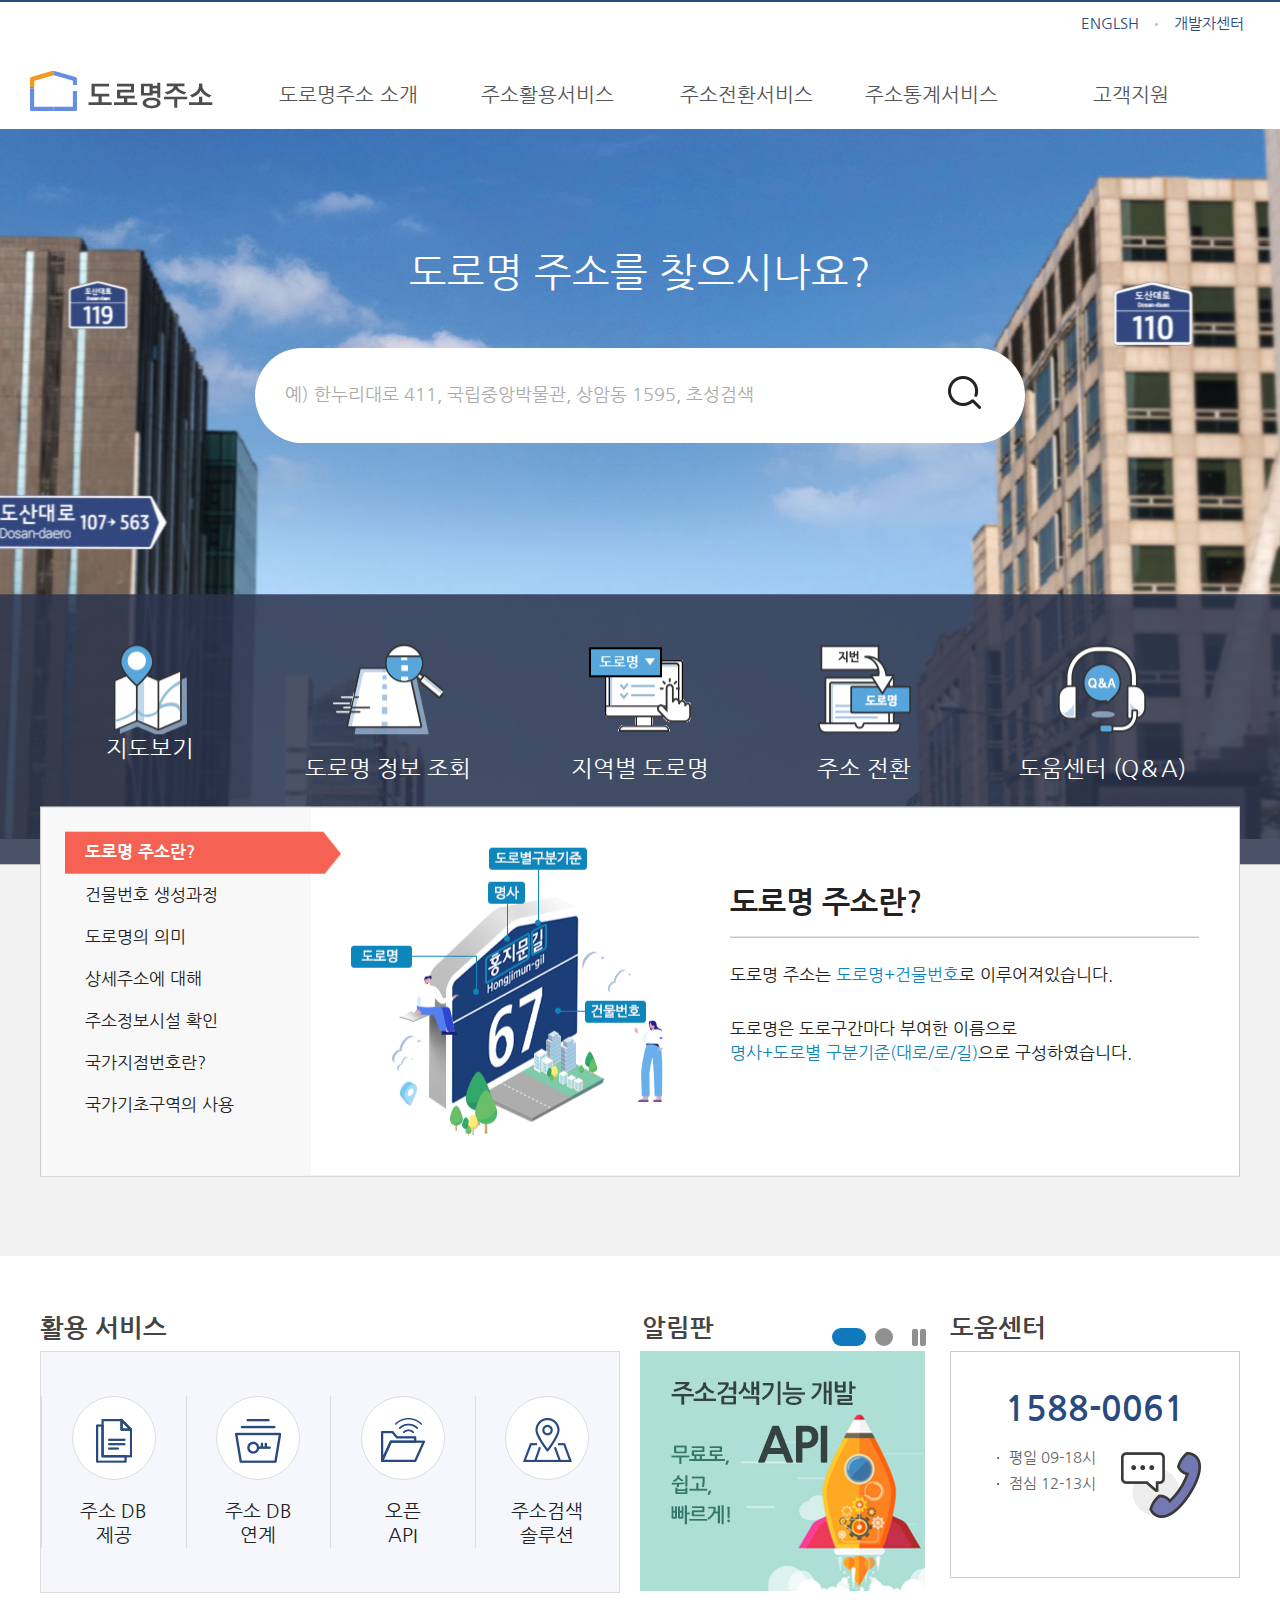
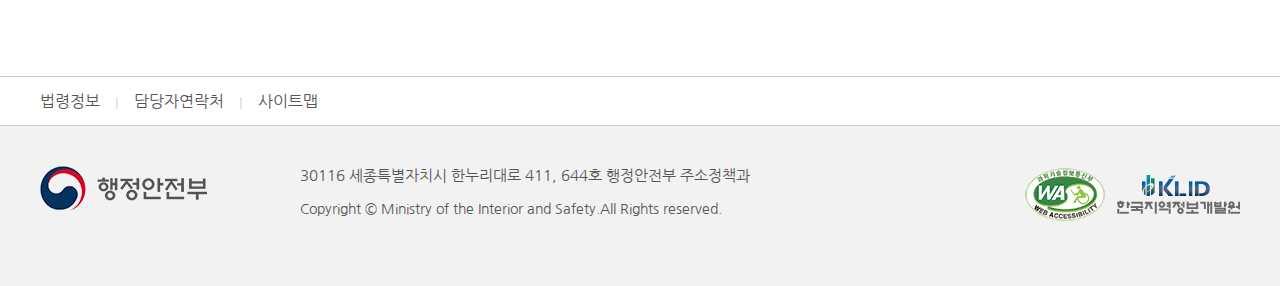
==== commit 3cf162c8: "0709_푸터영역_작업완료" ====
--- a/풀이/index02.html
+++ b/풀이/index02.html
@@ -240,16 +240,48 @@
                 </div> <!-- noticeBoard -->
 
                 <div id="helpCenter">
-                    <h2>도움센터</h2>
-                    <img src="images/" alt="">
+                    <header>
+                        <h2> 도움센터 </h2>
+                        <div id="helpCenterInfo">
+                            <span id="centerPhone">1588-0061</span>
+                            <ul>
+                                <li><span>ㆍ</span> 평일 09-18시</li>
+                                <li><span>ㆍ</span> 점심 12-13시</li>
+                            </ul>
+                        </div> <!-- div# -->
+                    </header>
                 </div> <!-- div#helpCenter -->
 
             </div><!-- div#contents -->
 
-        </div><!-- div#contentsFrame -->
+        </div> <!-- div#contentsFrame -->
+        <nav id="footerLNB">
+            <ul id="footerMenu" class="flexContainer">
+                <li><a href="#">법령정보</a></li>
+                <li><img src="images/blit_util.gif" alt="메뉴구분선"></li>
+                <li><a href="#">담당자연락처</a></li>
+                <li><img src="images/blit_util.gif" alt="메뉴구분선"></li>
+                <li><a href="#">사이트맵</a></li>
+            </ul>
+        </nav> <!-- nav#footerLNB -->
+        <div id="footerFrame">
+            <footer id="footer" class="flexContainer">
+                <div id="footerlogo"></div> <!-- div#footerlogo -->
+                <div id="companyInfo">
+                    <address>
+                        30116 세종특별자치시 한누리대로 411, 644호 행정안전부 주소정책과
+                    </address>
+                    <p>
+                        Copyright &copy; Ministry of the Interior and Safety.All Rights reserved.
+                    </p>
+                </div> <!-- div#companyInfo -->
+                <div id="familySite">
+
+                </div> <!-- div#familySite -->
+
+            </footer> <!-- footer#footer -->
+        </div> <!-- div#footerFrame-->
 
     </div> <!-- div#wrap -->
 
-</body>
-
-</html>
+</body></html>
--- a/풀이/style/style02.css
+++ b/풀이/style/style02.css
@@ -382,7 +382,6 @@
 }
 
 /* div#jusoExplain */
-
 /* div#jusoIntro_Frame */
 
 /* div#contentsFrame */
@@ -397,13 +396,18 @@
     width: 1200px;
     padding: 60px 0 40px;
     margin: 0 auto;
-    border: 1px solid #aaa;
+    /*border: 1px solid #aaa;*/
     justify-content: space-between;
 }
 
 #contents>div{
     height: 320px;
-    border: 1px solid #8ff;
+    /*border: 1px solid #8ff;*/
+}
+
+#contents div h2{
+    color: #444;
+    font-size: 25px;
 }
 
 /* div#userService 580*320 */
@@ -451,7 +455,6 @@
 }
 
 /* div#userService */
-
 /* div#noticeBoard 290*320 */
 
 #contents #noticeBoard{
@@ -519,19 +522,131 @@
 }
 
 /* div#noticeBoard */
-
 /* div#helpCenter 290*320 */
 
 #contents #helpCenter{
     width: 290px;
 }
 
+#helpCenter h2{
+    /*border: 1px solid #000;*/
+    padding-bottom: 10px;
+}
+
+div#helpCenterInfo {
+    padding: 40px 40px 80px;
+    border: 1px solid #ccc;
+
+    background-image: url(../images/icon_helpcenter.png);
+    background-repeat: no-repeat;
+    background-position: 170px 100px;
+}
+
+#helpCenter span#centerPhone{
+    text-align: center;
+    font-size: 34px;
+    font-weight: bold;
+    color: #284a7e;
+    margin-bottom: 19px;
+    display: block;
+}
+
+#helpCenter ul li{
+    color: #666;
+    font-size: 15px;
+    line-height: 26px;
+}
+
+#helpCenter ul>span{
+    font-size: 18px;
+}
+
 /* div#helpCenter */
-
 /* div#contents */
-
 /* div#contentsFrame */
 
-
-
-
+/* nav#footerLAB*/
+
+nav#footerLNB{
+    padding: 14px 0;
+    border-top: 1px solid #ccc;
+    border-bottom: 1px solid #ccc;
+}
+
+ul#footerMenu{
+    width: 1200px;
+    margin: 0 auto;
+}
+
+ul#footerMenu li{
+    color: #333;
+}
+
+ul#footerMenu li:nth-child(2n){
+    margin: 0 16px;
+}
+
+/* nav#footerLAB*/
+/* div#footerFrame */
+
+div#footerFrame{
+    padding-top: 40px;
+    /*border: 1px solid #000;*/
+    background-color: #f2f2f2;
+}
+
+#footerFrame>footer#footer{
+    width: 1200px;
+    margin: 0 auto;
+    /*border: 1px solid #f00;*/
+}
+
+#footerFrame div#footerlogo{
+    width: 180px;
+    height: 120px;
+    /*border: 1px solid #f88;*/
+    background-image: url(../images/logo_foot_gray.jpg);
+    background-repeat: no-repeat;
+}
+
+#footerFrame div#companyInfo{
+    font-size: 14px;
+   /* border: 1px solid #f88;*/
+
+    margin: 0 80px;
+    -webkit-flex: 1px;
+    -moz-flex: 1px;
+    -ms-flex: 1px;
+    -o-flex: 1px;
+    flex: 1px;
+}
+
+div#companyInfo address{
+    font-style: normal;
+    font-size: 15px;
+    color: #555;
+
+    margin-bottom: 15px;
+}
+
+div#companyInfo p{
+    color: #555;
+}
+
+
+#footerFrame div#familySite{
+    width: 215px;
+    /*border: 1px solid #f88;*/
+    background-image: url("../images/mark_wa.gif"),
+                                 url("../images/mark_klid.gif");
+    background-repeat: no-repeat;
+    background-position: left top, right top;
+
+    /* 두개이상의 배경이미지 사용시 쉼표로 나뉘어주면 된다. */
+}
+
+/* div#footerFrame */
+
+
+
+
